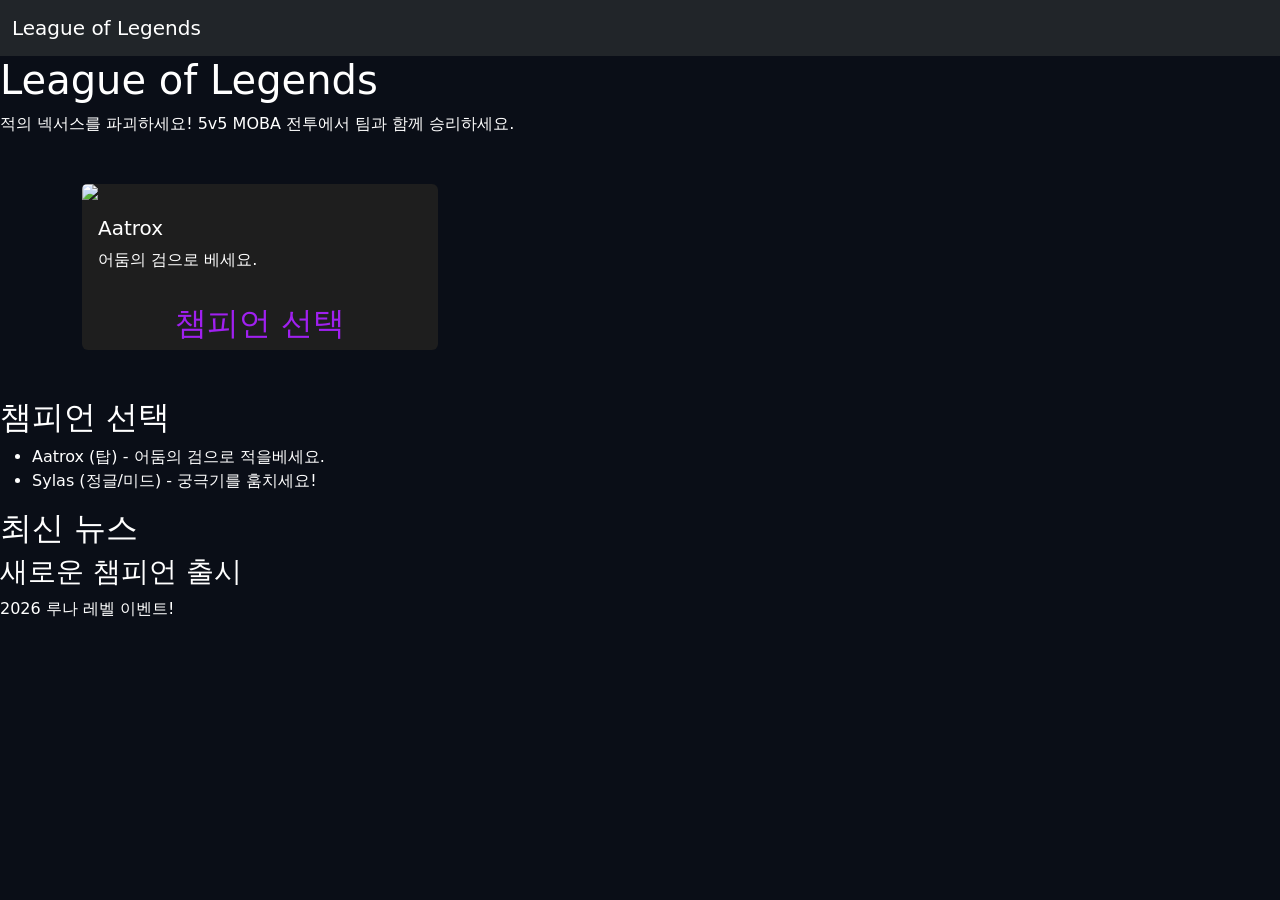
==== src/main/resources/META-INF/resources/index.html @ 18e27f00 "2주차 수업 내용 업로드" ====
<!DOCTYPE html>
<html lang="ko">
<head>
    <link href = "https://cdn.jsdelivr.net/npm/bootstrap@5.3.0/dist/css/bootstrap.min.css" rel = "stylesheet">
    <style>
        body {background-color: #0a0e17; color: #fff;}
        .accept-purple {color: #a020f0;}
        .card {background-color: #1e1e1e; border: none; color: white;}
        .btn-primary {background-color: #a020f0; border: none;}
    </style>
</head>
<body>
    <nav class = "navbar navbar-expand-lg navbar-dark bg-dark">
        <div class = "container-fluid"><a class = "navbar-brand" href = "#">League of Legends</a></div>
    </nav>

    <h1>League of Legends</h1>
    <p> 적의 넥서스를 파괴하세요! 5v5 MOBA 전투에서 팀과 함께 승리하세요.</p>

    <div class = "container my-5">
        <div class = "row">
            <div class = "col-md-4">
                <div class = "card">
                    <img src = "https://ddragon.leagueoflegends.com/cdn/15.24.1/img/champion/Aatrox.png" class = "card-img-top">
                    <div class = "card-body">
                        <h5>Aatrox</h5>
                        <p>어둠의 검으로 베세요.</p>
                    </div>
                    <h2 class = "text-center accept-purple">챔피언 선택</h2>
                </div>
            </div>
        </div>
    </div>

    <h2>챔피언 선택</h2>
    <ul>
        <li>Aatrox (탑) - 어둠의 검으로 적을베세요.</li>
        <li>Sylas (정글/미드) - 궁극기를 훔치세요!</li>
    </ul>

    <h2>최신 뉴스</h2>
    <div>
        <h3>새로운 챔피언 출시</h3>
        <p>2026 루나 레벨 이벤트!</p>
    </div>
</body>
</html>
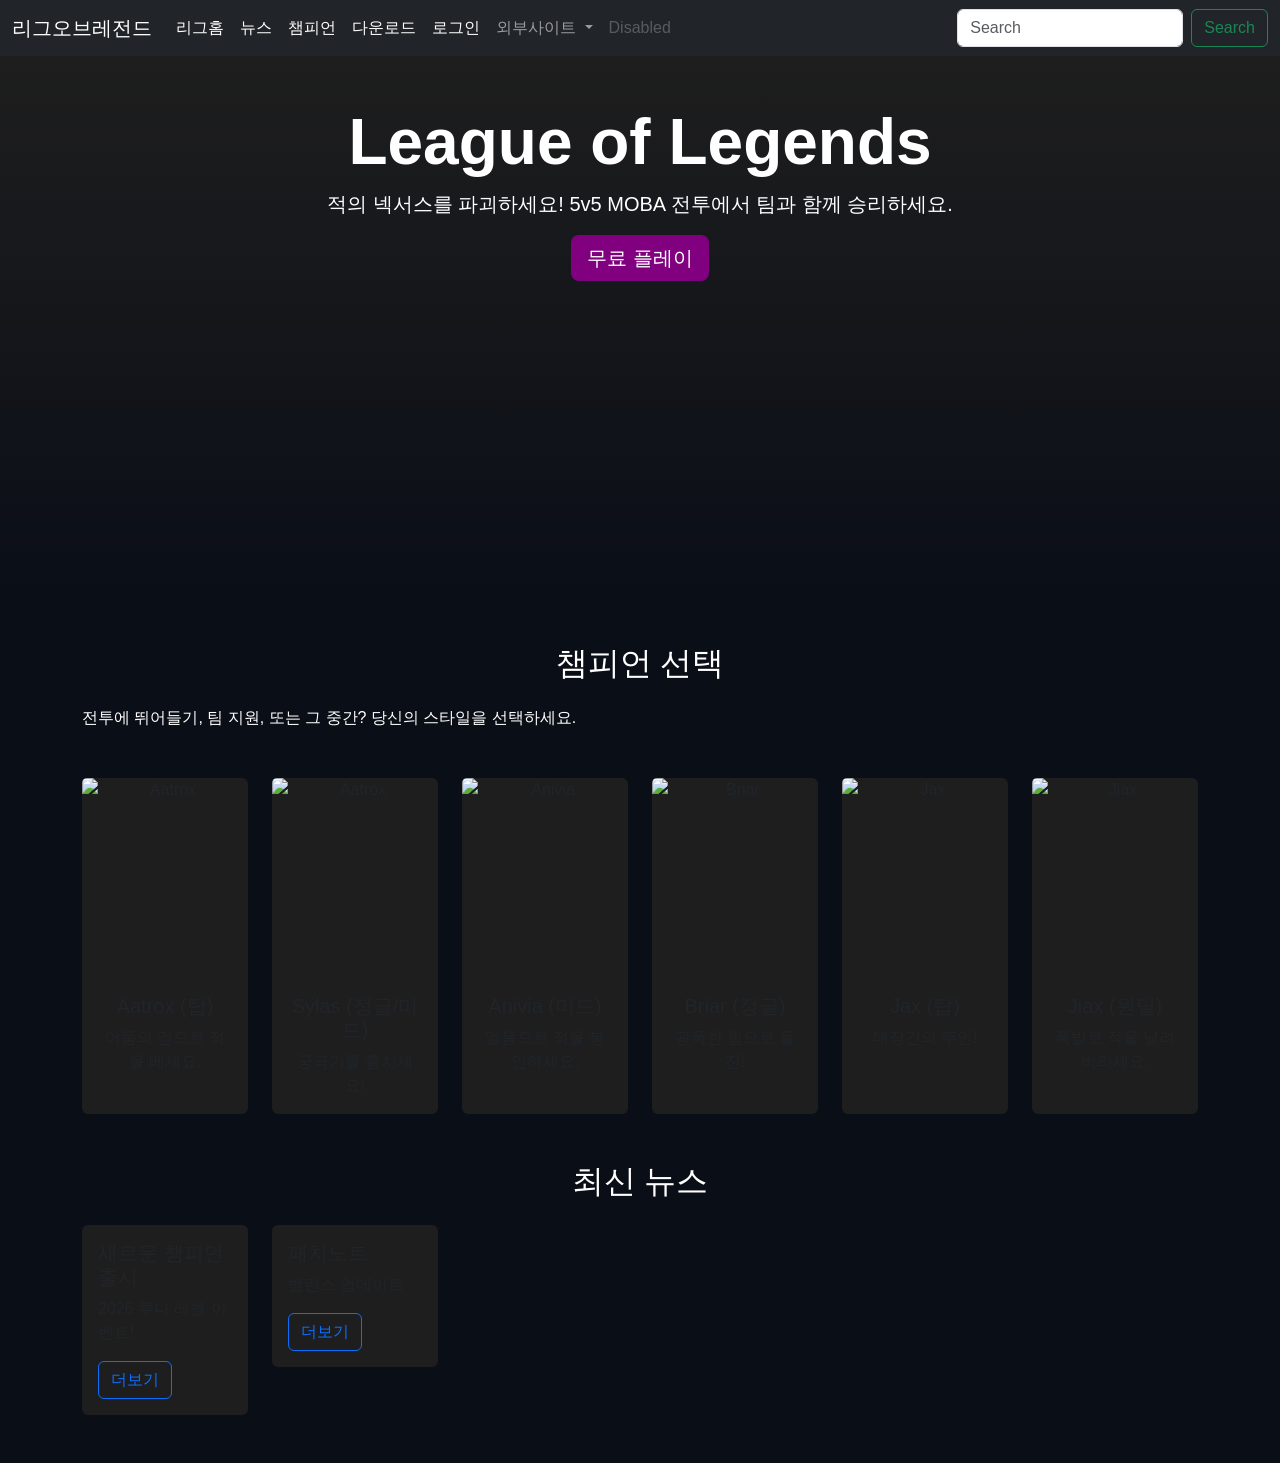
==== commit f268caf9: "5주차 수업 업로드" ====
--- a/src/main/resources/META-INF/resources/index.html
+++ b/src/main/resources/META-INF/resources/index.html
@@ -1,47 +1,204 @@
 <!DOCTYPE html>
 <html lang="ko">
 <head>
+    <meta charset="utf-8">
+    <meta name="viewport" content="width=device-width, initial-scale=1">
+    <title>League of Legends - 메인 페이지</title>
+    <!-- Bootstrap 5 CDN -->
     <link href = "https://cdn.jsdelivr.net/npm/bootstrap@5.3.0/dist/css/bootstrap.min.css" rel = "stylesheet">
+    <script src = "https://cdn.jsdelivr.net/npm/bootstrap@5.3.0/dist/js/bootstrap.bundle.min.js"></script>
+    <!-- 커스텀 스타일 (LOL 테마 + 챔피언 호버 효과) -->
     <style>
-        body {background-color: #0a0e17; color: #fff;}
+        body {background-color: #0a0e17; color: #fff; font-family: 'ariel', sans-serif;}
+        .navbar {background-color: #000;}
+        .hero {background: linear-gradient(to bottom, #1e1e1e, #0a0e17); min-height: 60vh;}
         .accept-purple {color: #a020f0;}
-        .card {background-color: #1e1e1e; border: none; color: white;}
+        .accept-red {color: #ff0000;}
+        .card {background-color: #1e1e1e; border: none; transition: transform 0.3s, box-shadow 0.3s;}
+        .card:hover {transform: scale(1.05); box-shadow: 0 10px 20px rgbs(160, 32, 240, 0.5);}
+        .card-img-top {height: 200px; object-fit: cover}
         .btn-primary {background-color: #a020f0; border: none;}
+        .btn-primary {background-color: #800080;}
     </style>
 </head>
+
 <body>
-    <nav class = "navbar navbar-expand-lg navbar-dark bg-dark">
-        <div class = "container-fluid"><a class = "navbar-brand" href = "#">League of Legends</a></div>
+    <!-- 헤더 (Navbar) -->
+    <!-- <nav class = "navbar navbar-expand-lg navbar-dark bg-dark">
+        <div class = "container-fluid">
+            <a class = "navbar-brand" href = "#">League of Legends</a>
+            <button class = "navbar-toggler" type="button" data-bs-to>
+                <span class = "navbar-toggler-icon"></span>
+            </button>
+        </div>
     </nav>
 
-    <h1>League of Legends</h1>
-    <p> 적의 넥서스를 파괴하세요! 5v5 MOBA 전투에서 팀과 함께 승리하세요.</p>
-
-    <div class = "container my-5">
-        <div class = "row">
-            <div class = "col-md-4">
+    <div class = "collapse navbar-collapse" id = "navbarNav">
+        <ul class = "navbar-nav ms-auto">
+            <li class = "nav-item"><a class = "nav-link" href = "#">뉴스</a></li>
+            <li class = "nav-item"><a class = "nav-link" href = "#">챔피언</a></li>
+            <li class = "nav-item"><a class = "nav-link" href = "#">다운로드</a></li>
+            <li class = "nav-item"><a class = "nav-link" href = "#">로그인</a></li>
+            <li class = "nav-item"><a class = "nav-link" href = "https://www.leagueoflegends.com/ko-kr/" target = "_blank">외부 사이트</a></li>
+        </ul>
+    </div> -->
+
+    <nav class="navbar navbar-expand-lg navbar-dark bg-dark">
+        <div class="container-fluid">
+            <a class="navbar-brand" href="#">리그오브레전드</a>
+
+            <button class="navbar-toggler" type="button" data-bs-toggle="collapse" data-bs-target="#navbarSupportedContent" aria-controls="navbarSupportedContent" aria-expanded="false" aria-label="Toggle navigation">
+                <span class="navbar-toggler-icon"></span>
+            </button>
+
+            <div class="collapse navbar-collapse" id="navbarSupportedContent">
+            <ul class="navbar-nav me-auto mb-2 mb-lg-0">
+                <li class="nav-item">
+                    <a class="nav-link active" aria-current="page" href="#">리그홈</a>
+                </li>
+
+                <li class="nav-item">
+                    <a class="nav-link active" aria-current="page" href="#">뉴스</a>
+                </li>
+
+                <li class="nav-item">
+                    <a class="nav-link active" aria-current="page" href="#">챔피언</a>
+                </li>
+
+                <li class="nav-item">
+                    <a class="nav-link active" aria-current="page" href="main_page_sub/download.html">다운로드</a>
+                </li>
+
+                <li class="nav-item">
+                    <a class="nav-link active" aria-current="page" href="#">로그인</a>
+                </li>
+
+                <li class="nav-item dropdown">
+                    <a class="nav-link dropdown-toggle" href="#" id="navbarDropdown" role="button" data-bs-toggle="dropdown" aria-expanded="false">
+                        외부사이트
+                    </a>
+                    <ul class="dropdown-menu" aria-labelledby="navbarDropdown">
+                        <li><a class="dropdown-item" href="https://www.leagueoflegends.com/ko-kr/" target = "_blank">롤 공식홈</a></li>
+                        <li><a class="dropdown-item" href="#">롤 전적</a></li>
+                        <li><hr class="dropdown-divider"></li>
+                        <li><a class="dropdown-item" href="#">관련 유튜브</a></li>
+                    </ul>
+                </li>
+
+                <li class="nav-item">
+                    <a class="nav-link disabled" href="#" tabindex="-1" aria-disabled="true">Disabled</a>
+                </li>
+            </ul>
+            <form class="d-flex">
+                <input class="form-control me-2" type="search" placeholder="Search" aria-label="Search">
+                <button class="btn btn-outline-success" type="submit">Search</button>
+            </form>
+            </div>
+        </div>
+    </nav>
+
+    <!-- 히어로 배너(Hero Banner) -->
+    <section class = "hero d-flex align-tems-center justify-content-center text-center py-5">
+        <div class = "container">
+            <h1 class = "display-3 fw-bold">League of Legends</h1>
+            <p class = "lead"> 적의 넥서스를 파괴하세요! 5v5 MOBA 전투에서 팀과 함께 승리하세요.</p>
+            <a href = "#" class = "btn btn-primary btn-lg">무료 플레이</a>
+        </div>
+    </section>
+
+    <!-- 챔피언 선택 섹션 (작은 썸네일 PNG로 업데이트!) -->
+    <section class = "container my-5">
+        <h2 class = "text-center mb-4 accent-purple">챔피언 선택</h2>
+        <p class = "texxt-center mb-5">전투에 뛰어들기, 팀 지원, 또는 그 중간? 당신의 스타일을 선택하세요.</p>
+        <div class = "row g-4">
+            <!-- Aatrox -->
+            <div class = "col-md-6 col-lg-4 col-xl-2">
+                <div class = "card text-center h-100">
+                    <img src = "https://ddragon.leagueoflegends.com/cdn/15.24.1/img/champion/Aatrox.png" class = "card-img-top" alt = "Aatrox" loading = "lazy">
+                    <div class = "card-body">
+                        <h5 class = "card-title accent-purple">Aatrox (탑)</h5>
+                        <p class = "card-text">어둠의 검으로 적을 베세요.</p>
+                    </div>
+                </div>
+            </div>
+            
+            <!-- Sylas -->
+            <div class = "col-md-6 col-lg-4 col-xl-2">
+                <div class = "card text-center h-100">
+                    <img src = "https://ddragon.leagueoflegends.com/cdn/15.24.1/img/champion/Sylas.png" class = "card-img-top" alt = "Aatrox" loading = "lazy">
+                    <div class = "card-body">
+                        <h5 class = "card-title accent-purple">Sylas (정글/미드)</h5>
+                        <p class = "card-text">궁극기를 훔치세요!</p>
+                    </div>
+                </div>
+            </div>
+            <!-- Anivia -->
+            <div class = "col-md-6 col-lg-4 col-xl-2">
+                <div class = "card text-center h-100">
+                    <img src = "image/images.jpg" class = "card-img-top" alt = "Anivia" loading = "lazy">
+                    <div class = "card-body">
+                        <h5 class = "card-title accent-red">Anivia (미드)</h5>
+                        <p class = "card-text">얼음으로 적을 봉인하세요.</p>
+                    </div>
+                </div>
+            </div>
+            <!-- Briar -->
+            <div class = "col-md-6 col-lg-4 col-xl-2">
+                <div class = "card text-center h-100">
+                    <img src = "https://ddragon.leagueoflegends.com/cdn/15.24.1/img/champion/Briar.png" class = "card-img-top" alt = "Briar" loading = "lazy">
+                    <div class = "card-body">
+                        <h5 class = "card-title accent-purple">Briar (정글)</h5>
+                        <p class = "card-text">광폭한 힘으로 돌진!</p>
+                    </div>
+                </div>
+            </div>
+            <!-- Jax -->
+            <div class = "col-md-6 col-lg-4 col-xl-2">
+                <div class = "card text-center h-100">
+                    <img src = "https://ddragon.leagueoflegends.com/cdn/15.24.1/img/champion/Jax.png" class = "card-img-top" alt = "Jax" loading = "lazy">
+                    <div class = "card-body">
+                        <h5 class = "card-title accent-purple">Jax (탑)</h5>
+                        <p class = "card-text">대장간의 주인!</p>
+                    </div>
+                </div>
+            </div>
+            <!-- Jiax -->
+            <div class = "col-md-6 col-lg-4 col-xl-2">
+                <div class = "card text-center h-100">
+                    <img src = "https://ddragon.leagueoflegends.com/cdn/15.24.1/img/champion/Jiax.png" class = "card-img-top" alt = "Jiax" loading = "lazy">
+                    <div class = "card-body">
+                        <h5 class = "card-title accent-purple">Jiax (원딜)</h5>
+                        <p class = "card-text">폭발로 적을 날려버리세요.</p>
+                    </div>
+                </div>
+            </div>
+        </div>
+    </section>
+
+    <!-- 뉴스 섹션 (기존 위치) -->
+    <section class = "container my-5">
+        <h2 class = "text-center mb-4 accent-red">최신 뉴스</h2>
+        <div class = "row g-4">
+            <div class = "col-md-6 col-lg-4 col-xl-2">
                 <div class = "card">
-                    <img src = "https://ddragon.leagueoflegends.com/cdn/15.24.1/img/champion/Aatrox.png" class = "card-img-top">
-                    <div class = "card-body">
-                        <h5>Aatrox</h5>
-                        <p>어둠의 검으로 베세요.</p>
-                    </div>
-                    <h2 class = "text-center accept-purple">챔피언 선택</h2>
-                </div>
-            </div>
-        </div>
-    </div>
-
-    <h2>챔피언 선택</h2>
-    <ul>
-        <li>Aatrox (탑) - 어둠의 검으로 적을베세요.</li>
-        <li>Sylas (정글/미드) - 궁극기를 훔치세요!</li>
-    </ul>
-
-    <h2>최신 뉴스</h2>
-    <div>
-        <h3>새로운 챔피언 출시</h3>
-        <p>2026 루나 레벨 이벤트!</p>
-    </div>
+                    <div class = "card-body">
+                        <h5 class = "card-title">새로운 챔피언 출시</h5>
+                        <p class = "card-text">2026 루나 레벨 이벤트!</p>
+                        <a href = "#" class = "btn btn-outline-primary">더보기</a>
+                    </div>
+                </div>
+            </div>
+            <div class = "col-md-6 col-lg-4 col-xl-2">
+                <div class = "card">
+                    <div class = "card-body">
+                        <h5 class = "card-title">패치노트</h5>
+                        <p class = "card-text">밸런스 업데이트</p>
+                        <a href = "#" class = "btn btn-outline-primary">더보기</a>
+                    </div>
+                </div>
+            </div>
+        </div>
+    </section>
+
 </body>
 </html>
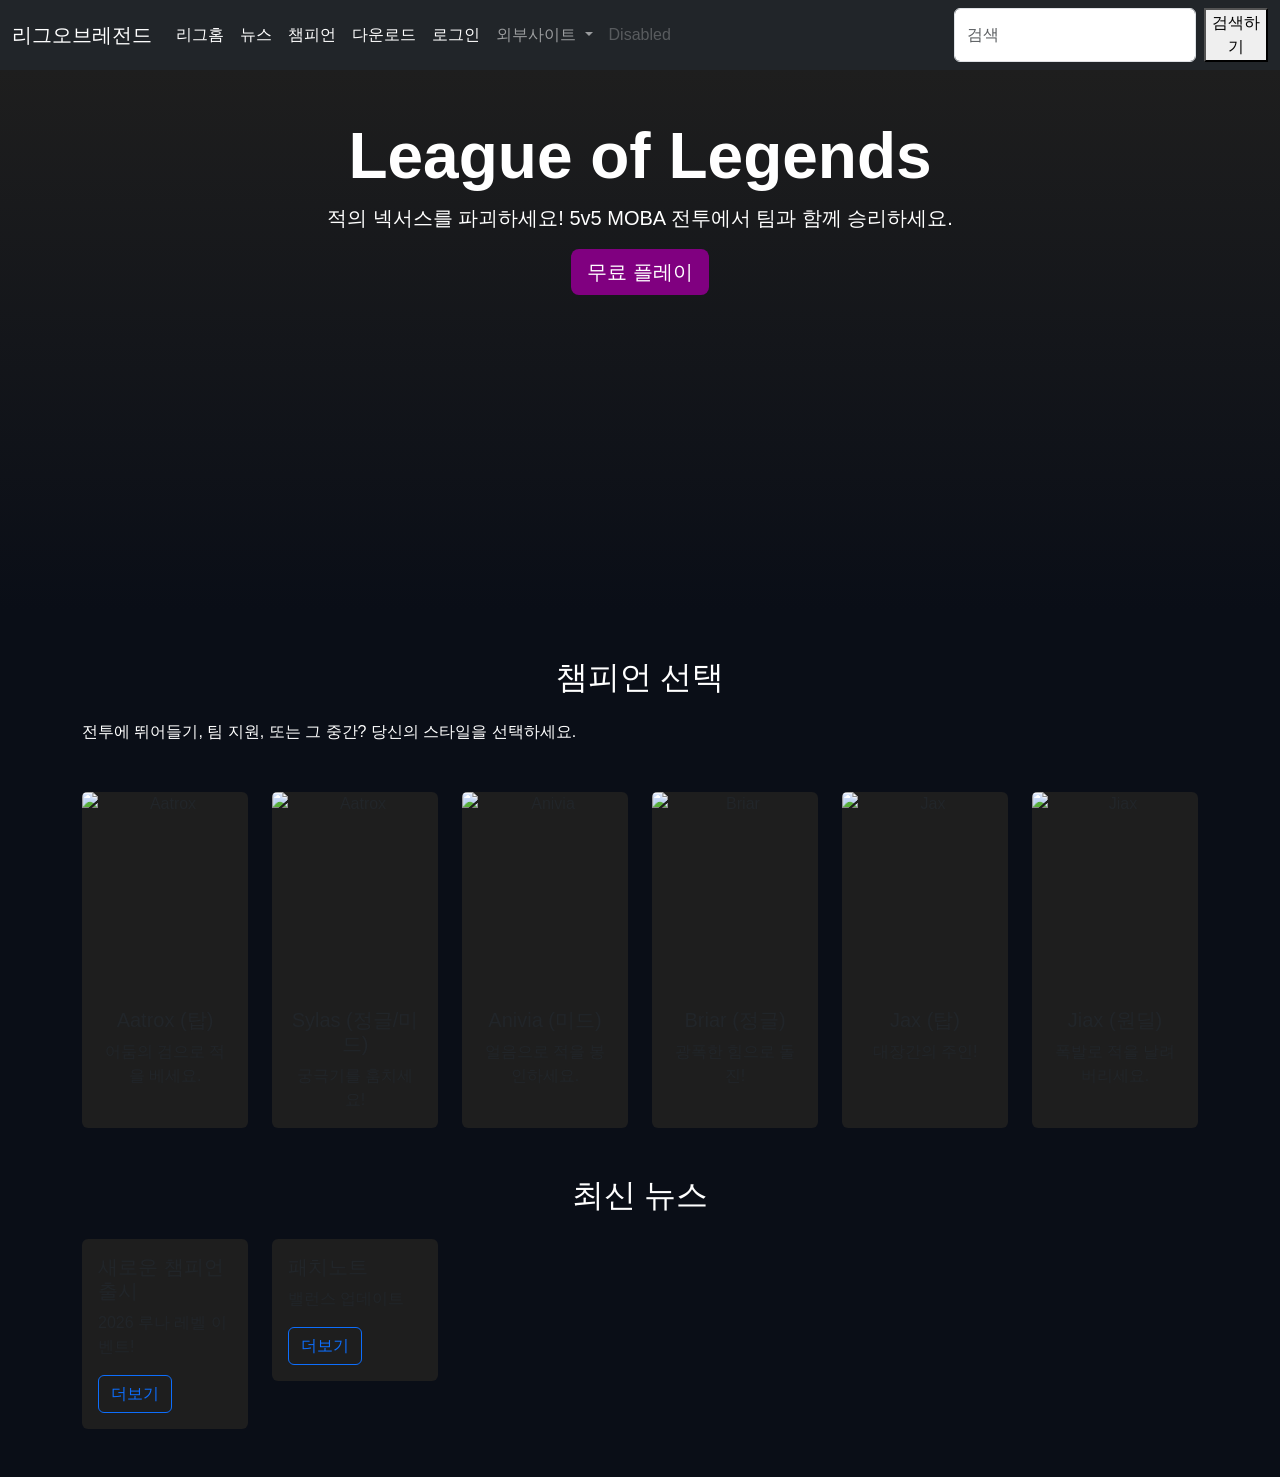
==== commit 5285b2b1: "6주차 수업 업로드" ====
--- a/src/main/resources/META-INF/resources/index.html
+++ b/src/main/resources/META-INF/resources/index.html
@@ -6,7 +6,9 @@
     <title>League of Legends - 메인 페이지</title>
     <!-- Bootstrap 5 CDN -->
     <link href = "https://cdn.jsdelivr.net/npm/bootstrap@5.3.0/dist/css/bootstrap.min.css" rel = "stylesheet">
-    <script src = "https://cdn.jsdelivr.net/npm/bootstrap@5.3.0/dist/js/bootstrap.bundle.min.js"></script>
+    <script src = "js/bootstrap.bundle.min.js"></script>
+    <script src = "js/test.js"></script>
+    <script src = "js/search.js"></script>
     <!-- 커스텀 스타일 (LOL 테마 + 챔피언 호버 효과) -->
     <style>
         body {background-color: #0a0e17; color: #fff; font-family: 'ariel', sans-serif;}
@@ -89,9 +91,9 @@
                     <a class="nav-link disabled" href="#" tabindex="-1" aria-disabled="true">Disabled</a>
                 </li>
             </ul>
-            <form class="d-flex">
-                <input class="form-control me-2" type="search" placeholder="Search" aria-label="Search">
-                <button class="btn btn-outline-success" type="submit">Search</button>
+            <form class="d-flex" id="searchForm">
+                <input class="form-control me-2" type="search" placeholder="검색"aria-label="Search" id="searchInput">
+                <button class="btnbtn-outline-success" type="submit">검색하기</button>
             </form>
             </div>
         </div>
@@ -102,7 +104,7 @@
         <div class = "container">
             <h1 class = "display-3 fw-bold">League of Legends</h1>
             <p class = "lead"> 적의 넥서스를 파괴하세요! 5v5 MOBA 전투에서 팀과 함께 승리하세요.</p>
-            <a href = "#" class = "btn btn-primary btn-lg">무료 플레이</a>
+            <a href = "#" class = "btn btn-primary btn-lg"  onclick="alert('즐거운플레이되세요')">무료 플레이</a>
         </div>
     </section>
 
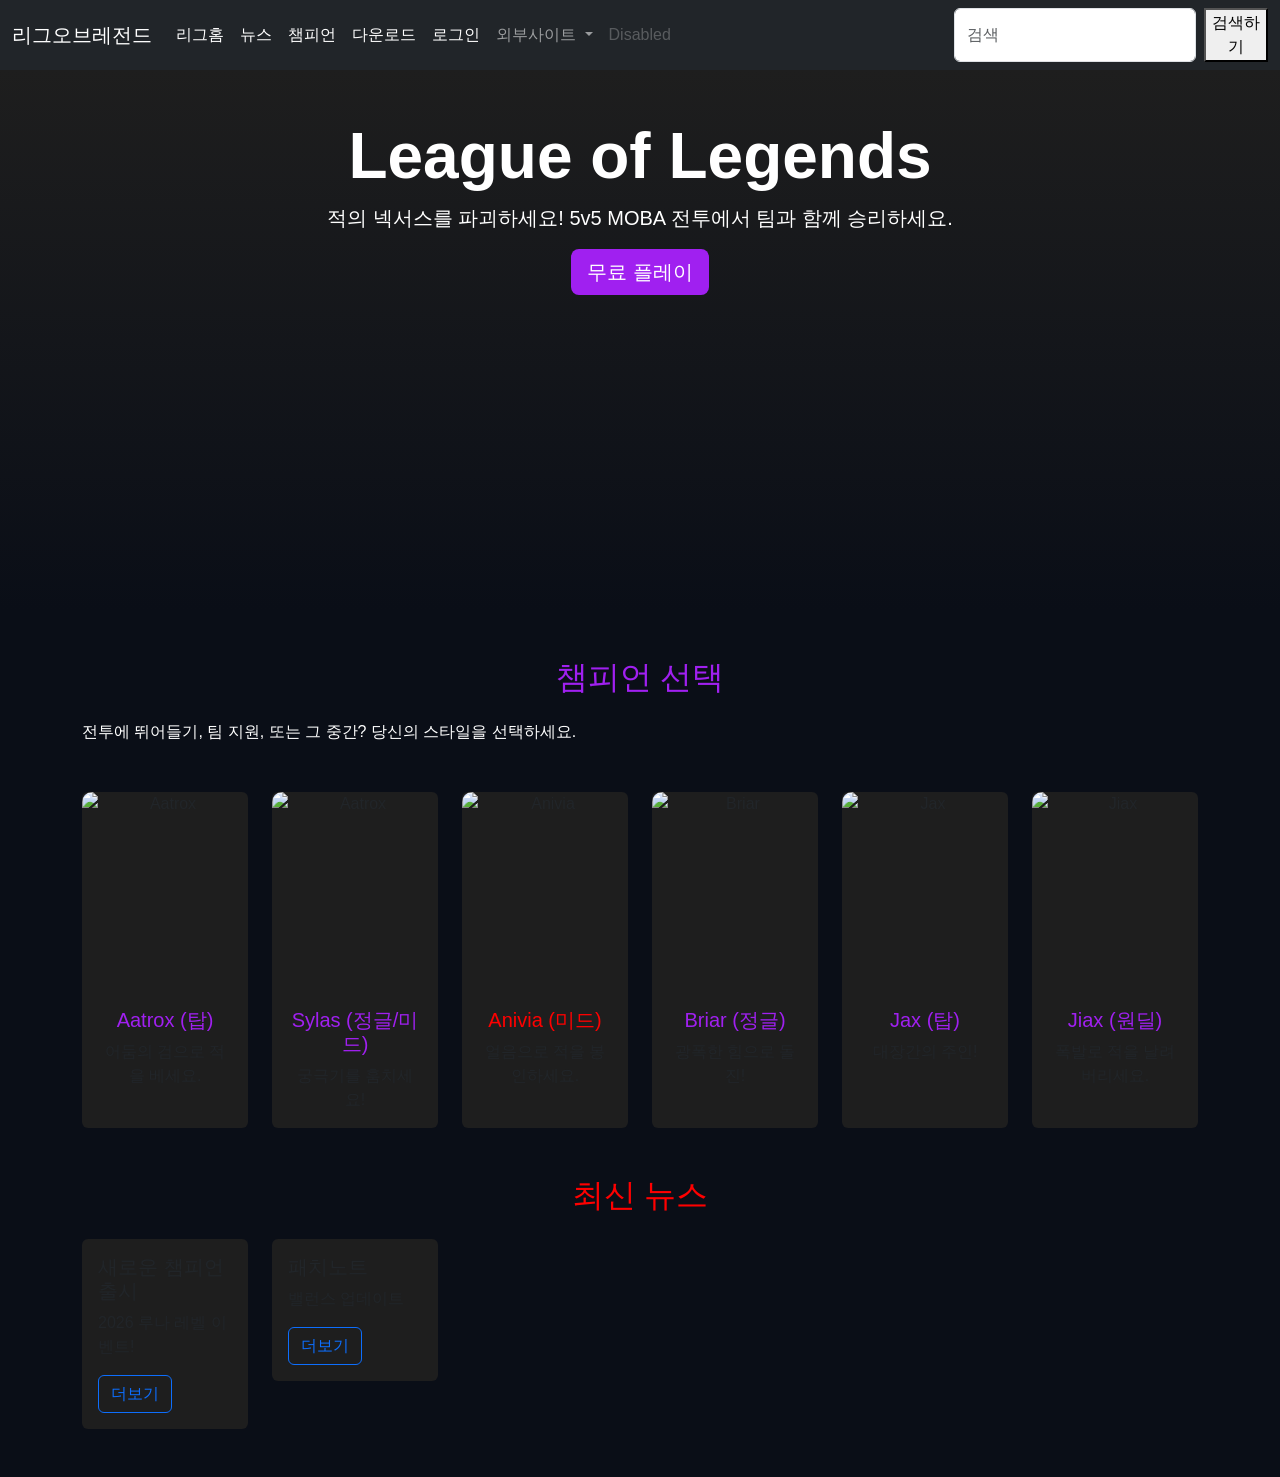
==== commit 1a3a095d: "7주차 수업 업로드" ====
--- a/src/main/resources/META-INF/resources/index.html
+++ b/src/main/resources/META-INF/resources/index.html
@@ -1,5 +1,8 @@
 <!DOCTYPE html>
 <html lang="ko">
+
+<!-- ./mvnw quarkus:dev -->
+
 <head>
     <meta charset="utf-8">
     <meta name="viewport" content="width=device-width, initial-scale=1">
@@ -9,19 +12,14 @@
     <script src = "js/bootstrap.bundle.min.js"></script>
     <script src = "js/test.js"></script>
     <script src = "js/search.js"></script>
+    <script>
+        window.onload = function() {
+            alert("메인 페이지 로딩 완료");
+        }
+    </script>
+
     <!-- 커스텀 스타일 (LOL 테마 + 챔피언 호버 효과) -->
-    <style>
-        body {background-color: #0a0e17; color: #fff; font-family: 'ariel', sans-serif;}
-        .navbar {background-color: #000;}
-        .hero {background: linear-gradient(to bottom, #1e1e1e, #0a0e17); min-height: 60vh;}
-        .accept-purple {color: #a020f0;}
-        .accept-red {color: #ff0000;}
-        .card {background-color: #1e1e1e; border: none; transition: transform 0.3s, box-shadow 0.3s;}
-        .card:hover {transform: scale(1.05); box-shadow: 0 10px 20px rgbs(160, 32, 240, 0.5);}
-        .card-img-top {height: 200px; object-fit: cover}
-        .btn-primary {background-color: #a020f0; border: none;}
-        .btn-primary {background-color: #800080;}
-    </style>
+    <link rel="stylesheet" href="css/main.css">
 </head>
 
 <body>
@@ -202,5 +200,45 @@
         </div>
     </section>
 
+    <!--===== 검색결과섹션(기본숨김) ===== -->
+    <section id="searchResults">
+        <!--키워드헤더-->
+        <div class="search-keyword-header">
+            <h1 id="searchKeywordDisplay"></h1>
+        </div>
+
+        <!--본문: 사이드바+ 콘텐츠-->
+        <div class="search-body">
+            <div class="container-fluid px-0">
+                <div class="row g-0">
+                    <!--왼쪽카테고리사이드바-->
+                    <div class="col-md-3 col-lg-2 search-sidebar bg-white py-4">
+                        <div class="px-3 mb-3" style="font-size:0.8rem; color:#999; text-transform:uppercase; letter-spacing:0.1em;">카테고리</div>
+                            <div class="search-category-item active" onclick="switchCategory('champion', this)">
+                                챔피언<span class="count" id="champCount">(0)</span>
+                            </div>
+
+                            <div class="search-category-item" onclick="switchCategory('news', this)">
+                                뉴스<span class="count" id="newsCount">(0)</span>
+                            </div>
+                        </div>
+                    <!--오른쪽콘텐츠-->
+                    <div class="col-md-9 col-lg-10 search-content-area">
+                         <!--챔피언결과-->
+                         <div id="resultChampion">
+                            <h5 class="mb-4" style="color:#333;">챔피언</h5>
+                            <div id="championResultList"></div>
+                        </div>
+                        <!--뉴스결과-->
+                        <div id="resultNews" style="display:none;">
+                            <h5 class="mb-4" style="color:#333;">뉴스</h5>
+                            <div id="newsResultList"></div>
+                        </div>
+                    </div>
+                </div>
+            </div>
+        </div>
+    </section>
+
 </body>
 </html>
--- a/src/main/resources/META-INF/resources/css/main.css
+++ b/src/main/resources/META-INF/resources/css/main.css
@@ -0,0 +1,71 @@
+/* ── 기본 레이아웃 ──────────────────────────────────────────── */
+body { background-color: #0a0e17; color: #fff; font-family: 'Arial', sans-serif; }
+.navbar { background-color: #000; }
+.hero { background: linear-gradient(to bottom, #1e1e1e, #0a0e17); min-height: 60vh; }
+
+/* ── 강조 색상 ──────────────────────────────────────────────── */
+.accent-purple { color: #a020f0; }
+.accent-red { color: #ff0000; }
+
+/* ── 카드 ────────────────────────────────────────────────────── */
+.card { background-color: #1e1e1e; border: none; transition: transform 0.3s, box-shadow 0.3s; }
+.card:hover { transform: scale(1.05); box-shadow: 0 10px 20px rgba(160, 32, 240, 0.5); }
+.card-img-top { height: 200px; object-fit: cover; border-radius: 10px 10px 0 0; }
+
+/* ── 버튼 ────────────────────────────────────────────────────── */
+.btn-primary { background-color: #a020f0; border: none; }
+.btn-primary:hover { background-color: #800080; }
+
+/* ── 검색 결과 페이지 ────────────────────────────────────────── */
+#searchResults { display: none; }
+
+.search-keyword-header {
+    background: #0a0a0a;
+    background-image: radial-gradient(ellipse at center, #1a1a1a 0%, #000 70%);
+    min-height: 180px;
+    display: flex;
+    align-items: center;
+    justify-content: center;
+    border-bottom: 2px solid #c8a96e;
+}
+.search-keyword-header h1 {
+    font-size: 2.8rem;
+    font-weight: 700;
+    color: #fff;
+    letter-spacing: 0.05em;
+}
+
+.search-body { background-color: #f0ede8; min-height: 500px; }
+.search-sidebar { border-right: 1px solid #ddd; }
+
+.search-category-item {
+    padding: 14px 20px;
+    cursor: pointer;
+    color: #333;
+    font-size: 0.95rem;
+    border-left: 3px solid transparent;
+    transition: all 0.2s;
+}
+.search-category-item:hover { background: #e0dcd5; }
+.search-category-item.active {
+    border-left: 3px solid #c8253a;
+    font-weight: 700;
+    color: #c8253a;
+    background: #e8e4df;
+}
+.search-category-item .count { color: #999; font-size: 0.85rem; margin-left: 6px; }
+
+.search-content-area { padding: 30px; }
+
+.search-result-card {
+    background: #fff;
+    border: none;
+    border-radius: 6px;
+    margin-bottom: 16px;
+    transition: box-shadow 0.2s;
+}
+.search-result-card:hover { box-shadow: 0 4px 15px rgba(0,0,0,0.15); }
+.search-result-card img { width: 110px; height: 80px; object-fit: cover; border-radius: 6px 0 0 6px; }
+
+.no-result { text-align: center; padding: 80px 20px; color: #666; }
+.no-result h4 { color: #333; }
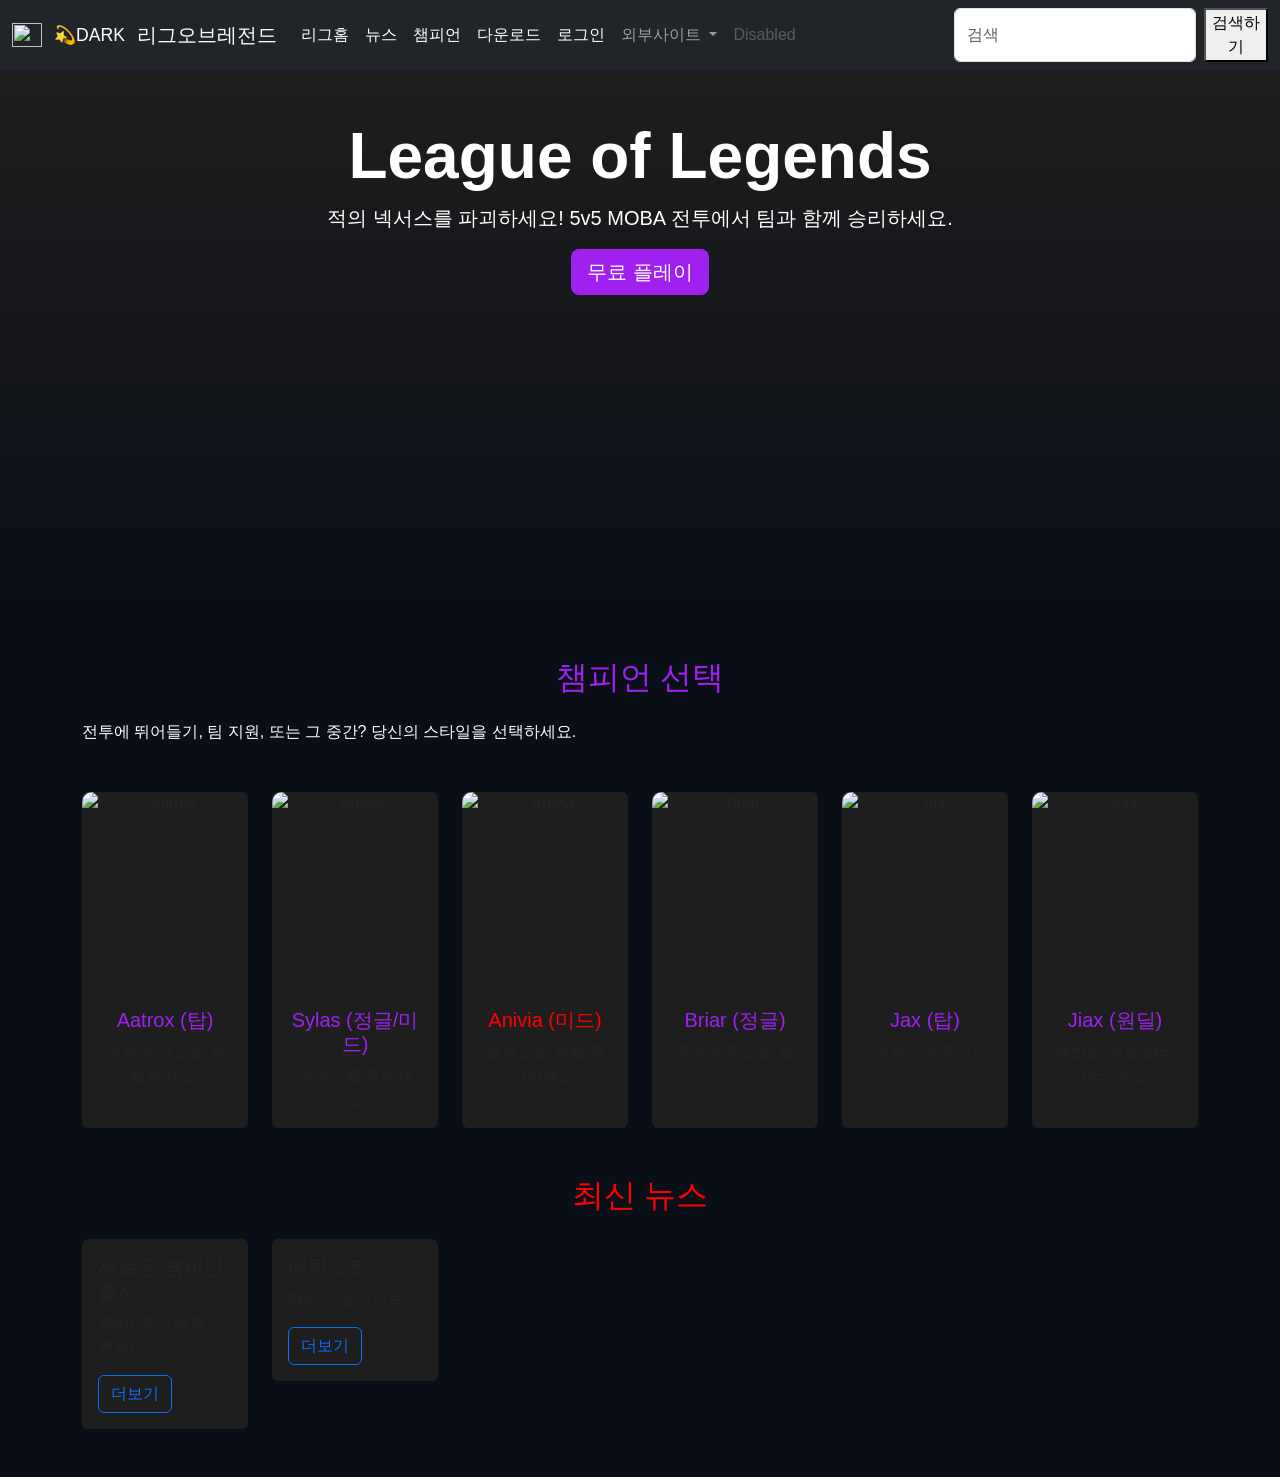
==== commit 77455e54: "9주차 업로드" ====
--- a/src/main/resources/META-INF/resources/index.html
+++ b/src/main/resources/META-INF/resources/index.html
@@ -12,11 +12,14 @@
     <script src = "js/bootstrap.bundle.min.js"></script>
     <script src = "js/test.js"></script>
     <script src = "js/search.js"></script>
-    <script>
+    <script src = "js/test2.js"></script>
+    <script src = "js/toggle.js"></script>
+    
+    <!-- <script>
         window.onload = function() {
             alert("메인 페이지 로딩 완료");
         }
-    </script>
+    </script> -->
 
     <!-- 커스텀 스타일 (LOL 테마 + 챔피언 호버 효과) -->
     <link rel="stylesheet" href="css/main.css">
@@ -45,6 +48,10 @@
 
     <nav class="navbar navbar-expand-lg navbar-dark bg-dark">
         <div class="container-fluid">
+            <img src="/images/LOL.webp" alt="" width="30" height="24">
+            <!-- [변경] "Navbar" 텍스트 → 다크/라이트 토글 버튼-->
+            <button class="btn border-0" id="themeToggleBtn" onclick="toggleTheme()">💫DARK</button>
+
             <a class="navbar-brand" href="#">리그오브레전드</a>
 
             <button class="navbar-toggler" type="button" data-bs-toggle="collapse" data-bs-target="#navbarSupportedContent" aria-controls="navbarSupportedContent" aria-expanded="false" aria-label="Toggle navigation">
--- a/src/main/resources/META-INF/resources/css/main.css
+++ b/src/main/resources/META-INF/resources/css/main.css
@@ -69,3 +69,17 @@
 
 .no-result { text-align: center; padding: 80px 20px; color: #666; }
 .no-result h4 { color: #333; }
+
+/* ── [추가] 테마 토글 버튼 (폰트 크기, 색상 등 ) ──────────────── */
+#themeToggleBtn { font-size: 1.1rem; color: #fff; }
+body.light-mode #themeToggleBtn { color: #212529; }
+
+/* ── [추가] 라이트 모드 (다양한 색상 정보 ─────────────────────── */
+body.light-mode { background-color: #f8f9fa; color: #212529; }
+body.light-mode .navbar { background-color: #e9ecef !important; }
+body.light-mode .navbar .navbar-brand,
+body.light-mode .navbar .nav-link { color: #212529 !important; }
+body.light-mode .hero { background: linear-gradient(to bottom, #dce3ea, #f8f9fa); }
+body.light-mode .card { background-color: #ffffff; color: #212529; border: 1px solid #dee2e6; }
+body.light-mode .card-title { color: #212529; }
+body.light-mode .card-text { color: #555; }
